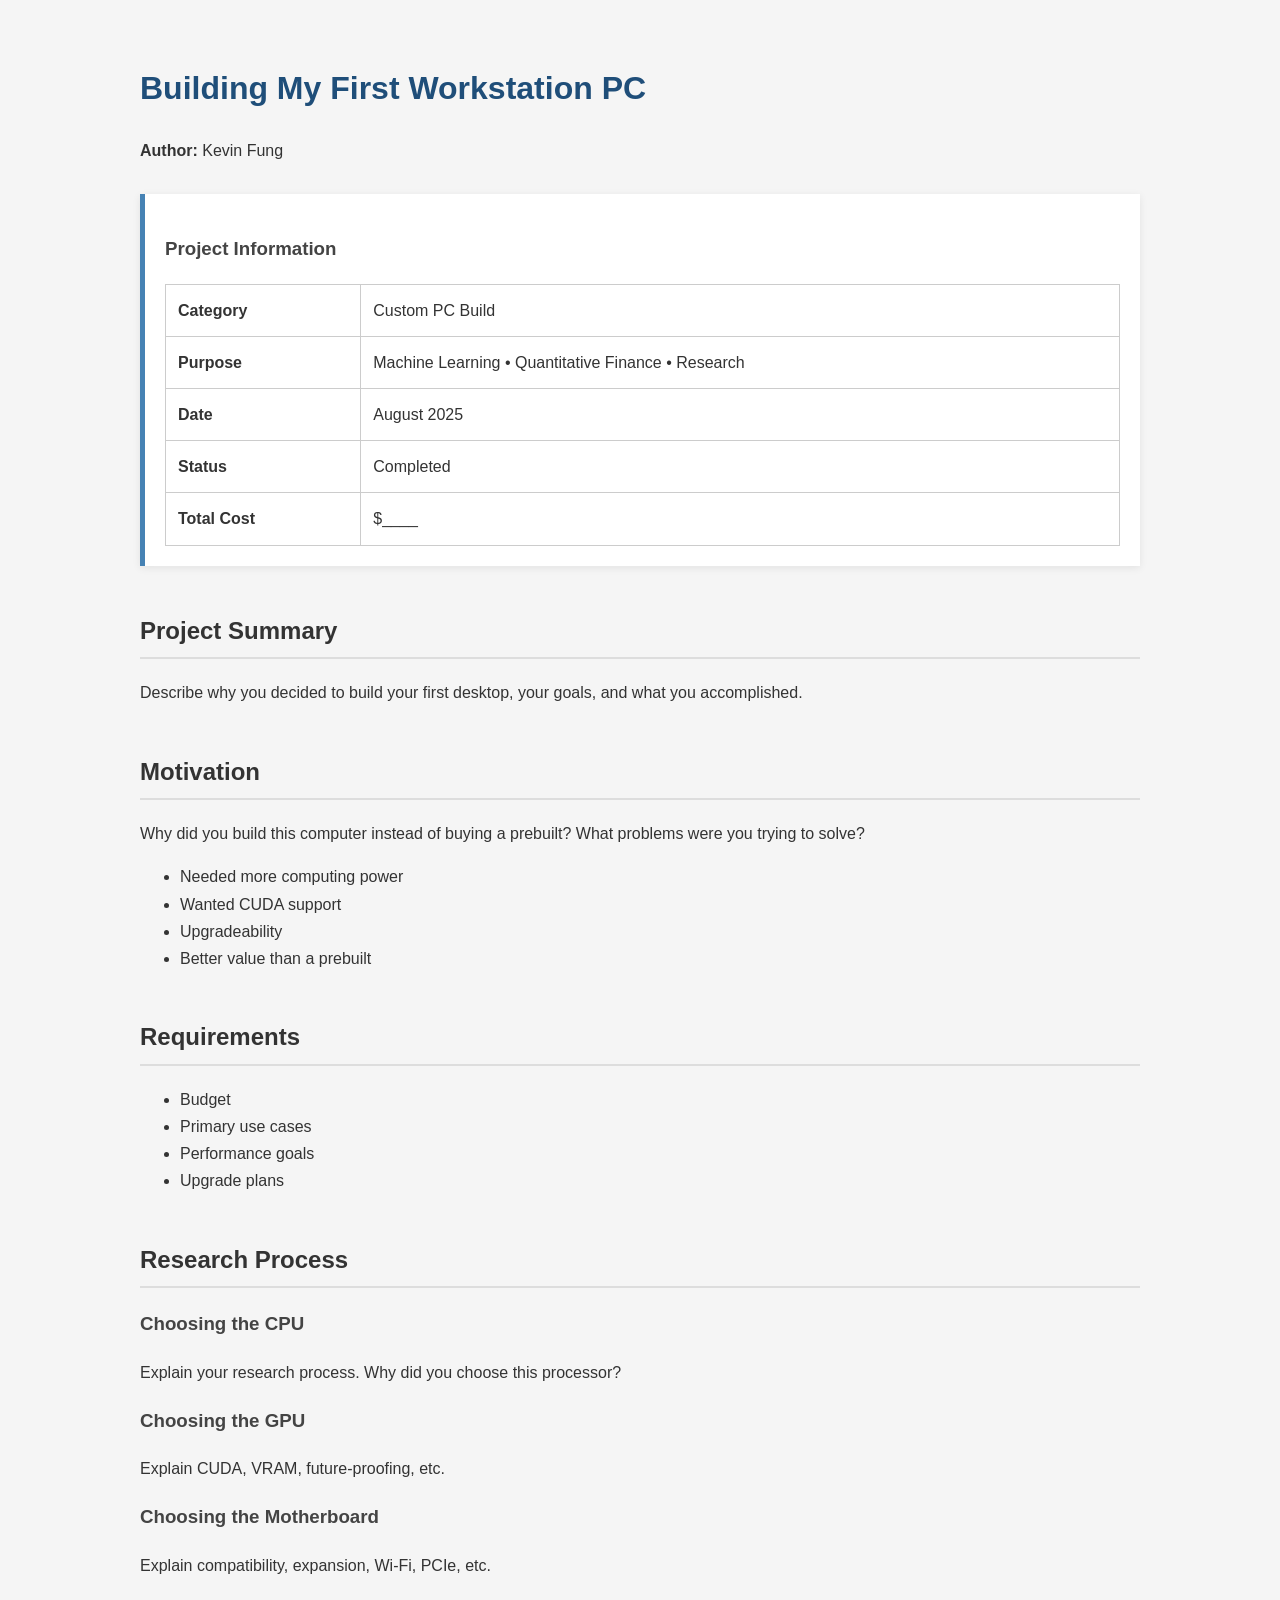
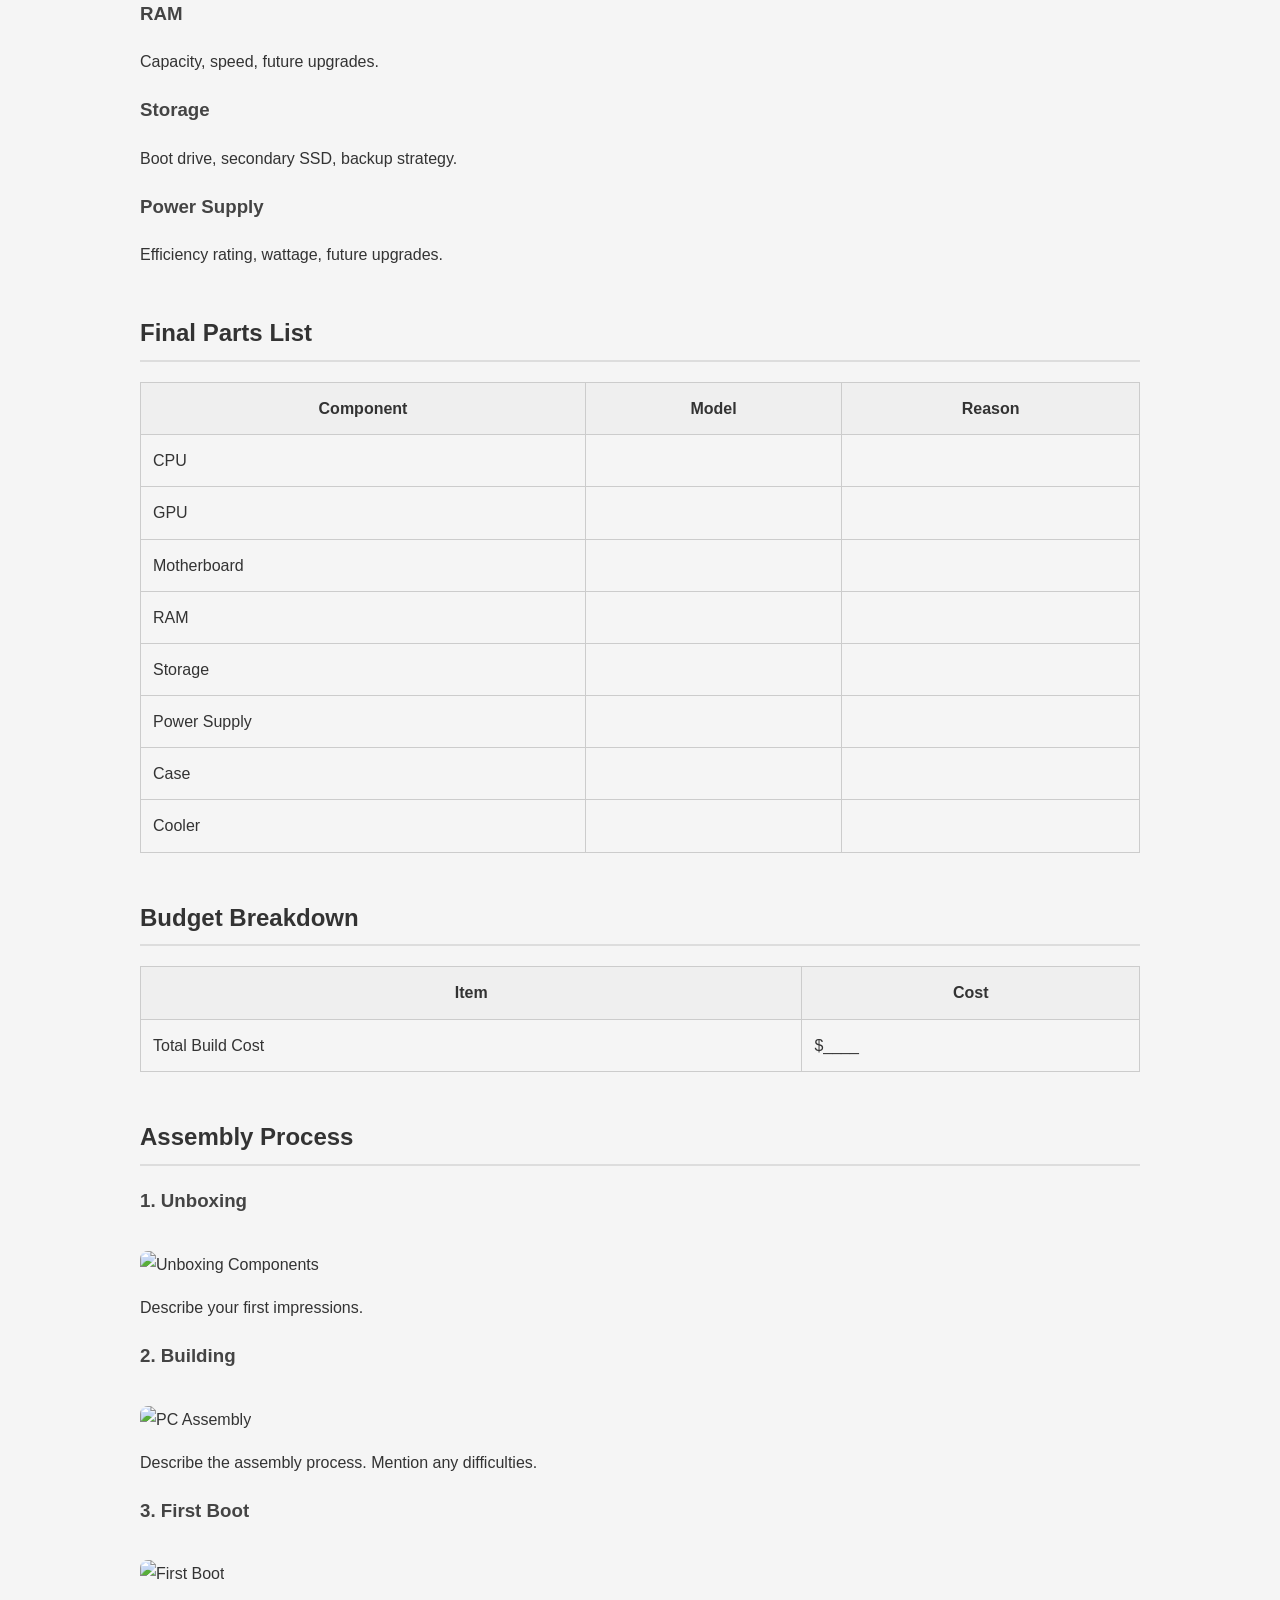
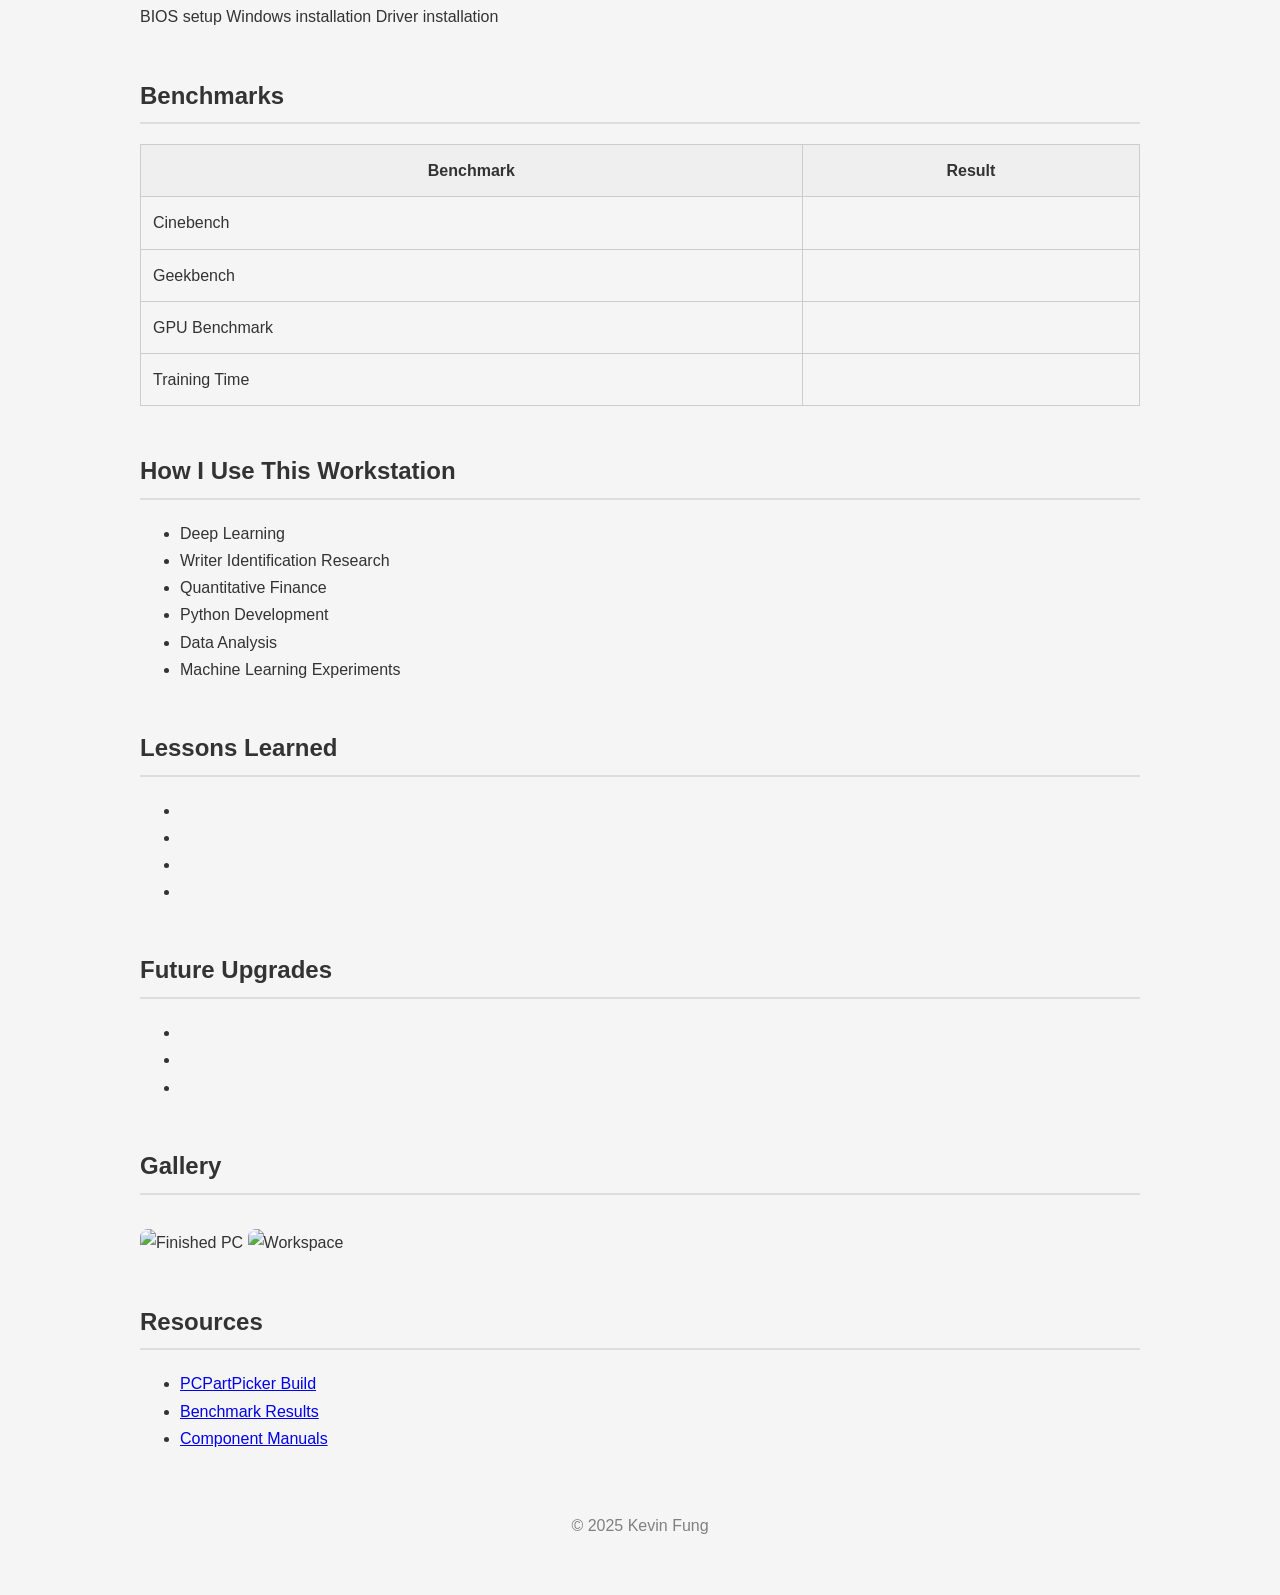
==== personal/First PC/index.html @ 17012d89 "Add index.html for custom PC build documentation This file contains the HTML structure for a persona" ====
<!DOCTYPE html>
<html lang="en">
<head>
<meta charset="UTF-8">
<meta name="viewport" content="width=device-width, initial-scale=1.0">

<title>Building My First PC | Kevin Fung</title>

<style>

body{
    font-family: Arial, Helvetica, sans-serif;
    background:#f5f5f5;
    color:#333;
    line-height:1.7;
    max-width:1000px;
    margin:auto;
    padding:40px;
}

h1{
    color:#1F4E79;
}

h2{
    margin-top:45px;
    border-bottom:2px solid #ddd;
    padding-bottom:6px;
}

h3{
    color:#444;
}

.info-box{
    background:white;
    padding:20px;
    border-left:5px solid steelblue;
    box-shadow:0 2px 8px rgba(0,0,0,.08);
    margin:30px 0;
}

table{
    width:100%;
    border-collapse:collapse;
    margin-top:15px;
}

th, td{
    border:1px solid #ccc;
    padding:12px;
}

th{
    background:#efefef;
}

img{
    width:100%;
    margin-top:15px;
    border-radius:8px;
}

footer{
    margin-top:60px;
    text-align:center;
    color:gray;
}

code{
    background:#eee;
    padding:2px 5px;
    border-radius:4px;
}

</style>

</head>

<body>

<h1>Building My First Workstation PC</h1>

<p><strong>Author:</strong> Kevin Fung</p>

<div class="info-box">

<h3>Project Information</h3>

<table>

<tr>
<td><strong>Category</strong></td>
<td>Custom PC Build</td>
</tr>

<tr>
<td><strong>Purpose</strong></td>
<td>Machine Learning • Quantitative Finance • Research</td>
</tr>

<tr>
<td><strong>Date</strong></td>
<td>August 2025</td>
</tr>

<tr>
<td><strong>Status</strong></td>
<td>Completed</td>
</tr>

<tr>
<td><strong>Total Cost</strong></td>
<td>$____</td>
</tr>

</table>

</div>

<h2>Project Summary</h2>

<p>

Describe why you decided to build your first desktop,
your goals, and what you accomplished.

</p>

<h2>Motivation</h2>

<p>

Why did you build this computer instead of buying a prebuilt?

What problems were you trying to solve?

</p>

<ul>

<li>Needed more computing power</li>
<li>Wanted CUDA support</li>
<li>Upgradeability</li>
<li>Better value than a prebuilt</li>

</ul>

<h2>Requirements</h2>

<ul>

<li>Budget</li>

<li>Primary use cases</li>

<li>Performance goals</li>

<li>Upgrade plans</li>

</ul>

<h2>Research Process</h2>

<h3>Choosing the CPU</h3>

<p>

Explain your research process.

Why did you choose this processor?

</p>

<h3>Choosing the GPU</h3>

<p>

Explain CUDA, VRAM,
future-proofing, etc.

</p>

<h3>Choosing the Motherboard</h3>

<p>

Explain compatibility,
expansion,
Wi-Fi,
PCIe,
etc.

</p>

<h3>RAM</h3>

<p>

Capacity, speed,
future upgrades.

</p>

<h3>Storage</h3>

<p>

Boot drive,
secondary SSD,
backup strategy.

</p>

<h3>Power Supply</h3>

<p>

Efficiency rating,
wattage,
future upgrades.

</p>

<h2>Final Parts List</h2>

<table>

<tr>

<th>Component</th>

<th>Model</th>

<th>Reason</th>

</tr>

<tr>

<td>CPU</td>

<td></td>

<td></td>

</tr>

<tr>

<td>GPU</td>

<td></td>

<td></td>

</tr>

<tr>

<td>Motherboard</td>

<td></td>

<td></td>

</tr>

<tr>

<td>RAM</td>

<td></td>

<td></td>

</tr>

<tr>

<td>Storage</td>

<td></td>

<td></td>

</tr>

<tr>

<td>Power Supply</td>

<td></td>

<td></td>

</tr>

<tr>

<td>Case</td>

<td></td>

<td></td>

</tr>

<tr>

<td>Cooler</td>

<td></td>

<td></td>

</tr>

</table>

<h2>Budget Breakdown</h2>

<table>

<tr>

<th>Item</th>

<th>Cost</th>

</tr>

<tr>

<td>Total Build Cost</td>

<td>$____</td>

</tr>

</table>

<h2>Assembly Process</h2>

<h3>1. Unboxing</h3>

<img src="images/unboxing.jpg" alt="Unboxing Components">

<p>

Describe your first impressions.

</p>

<h3>2. Building</h3>

<img src="images/build.jpg" alt="PC Assembly">

<p>

Describe the assembly process.

Mention any difficulties.

</p>

<h3>3. First Boot</h3>

<img src="images/firstboot.jpg" alt="First Boot">

<p>

BIOS setup

Windows installation

Driver installation

</p>

<h2>Benchmarks</h2>

<table>

<tr>

<th>Benchmark</th>

<th>Result</th>

</tr>

<tr>

<td>Cinebench</td>

<td></td>

</tr>

<tr>

<td>Geekbench</td>

<td></td>

</tr>

<tr>

<td>GPU Benchmark</td>

<td></td>

</tr>

<tr>

<td>Training Time</td>

<td></td>

</tr>

</table>

<h2>How I Use This Workstation</h2>

<ul>

<li>Deep Learning</li>

<li>Writer Identification Research</li>

<li>Quantitative Finance</li>

<li>Python Development</li>

<li>Data Analysis</li>

<li>Machine Learning Experiments</li>

</ul>

<h2>Lessons Learned</h2>

<ul>

<li></li>

<li></li>

<li></li>

<li></li>

</ul>

<h2>Future Upgrades</h2>

<ul>

<li></li>

<li></li>

<li></li>

</ul>

<h2>Gallery</h2>

<img src="images/finalbuild.jpg" alt="Finished PC">

<img src="images/setup.jpg" alt="Workspace">

<h2>Resources</h2>

<ul>

<li><a href="#">PCPartPicker Build</a></li>

<li><a href="#">Benchmark Results</a></li>

<li><a href="#">Component Manuals</a></li>

</ul>

<footer>

<p>© 2025 Kevin Fung</p>

</footer>

</body>
</html>
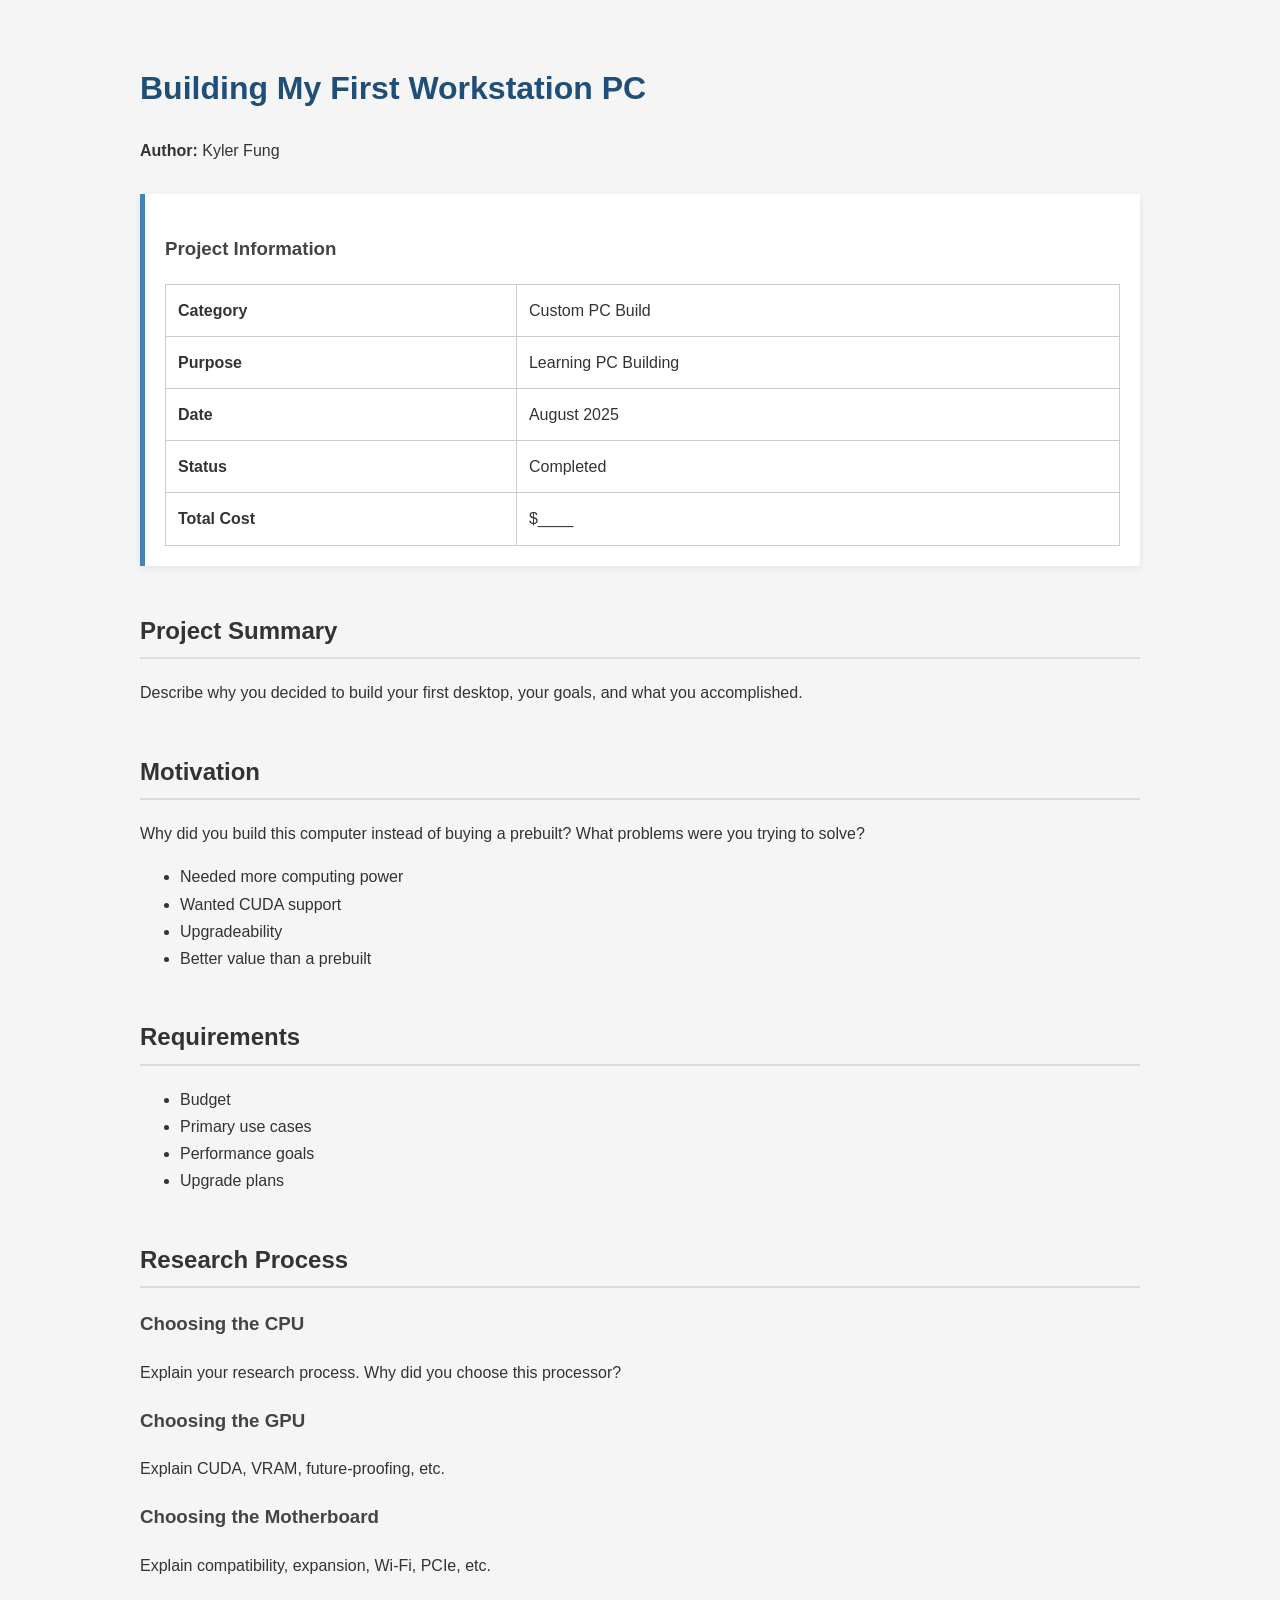
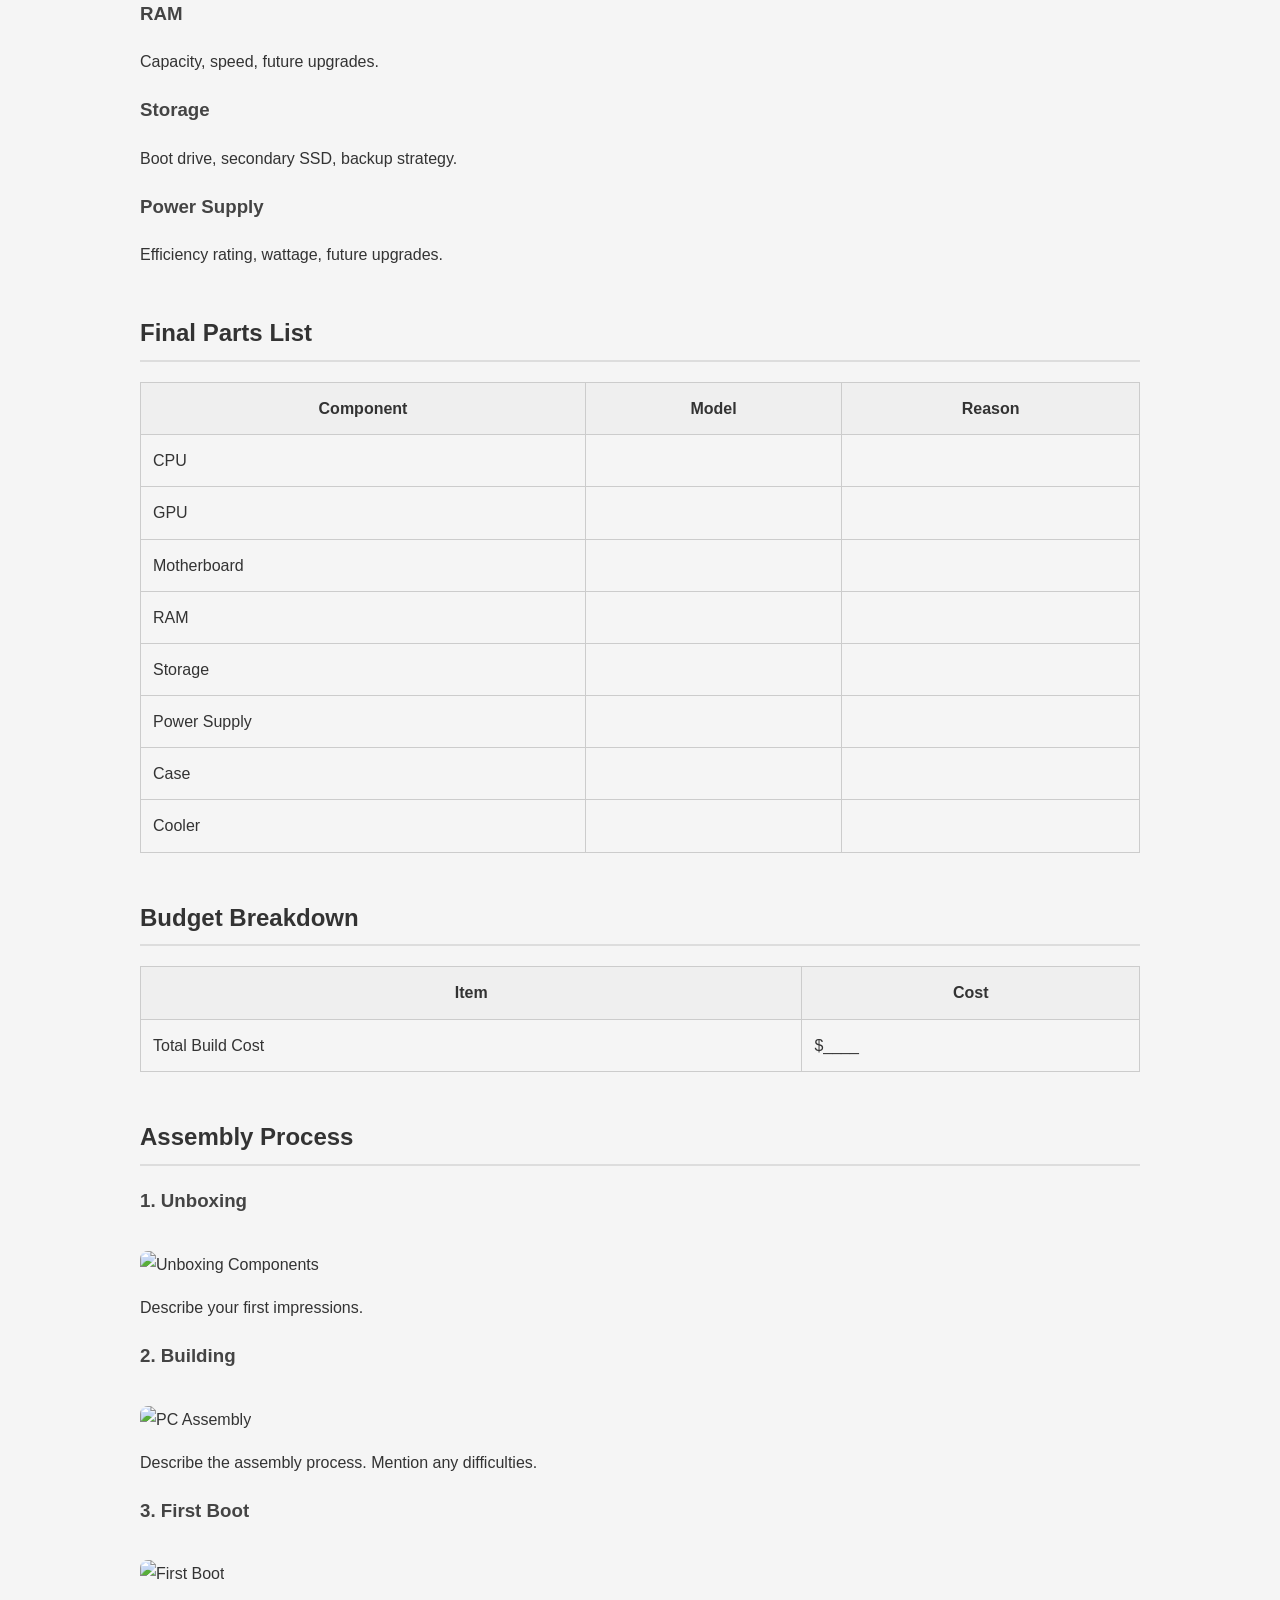
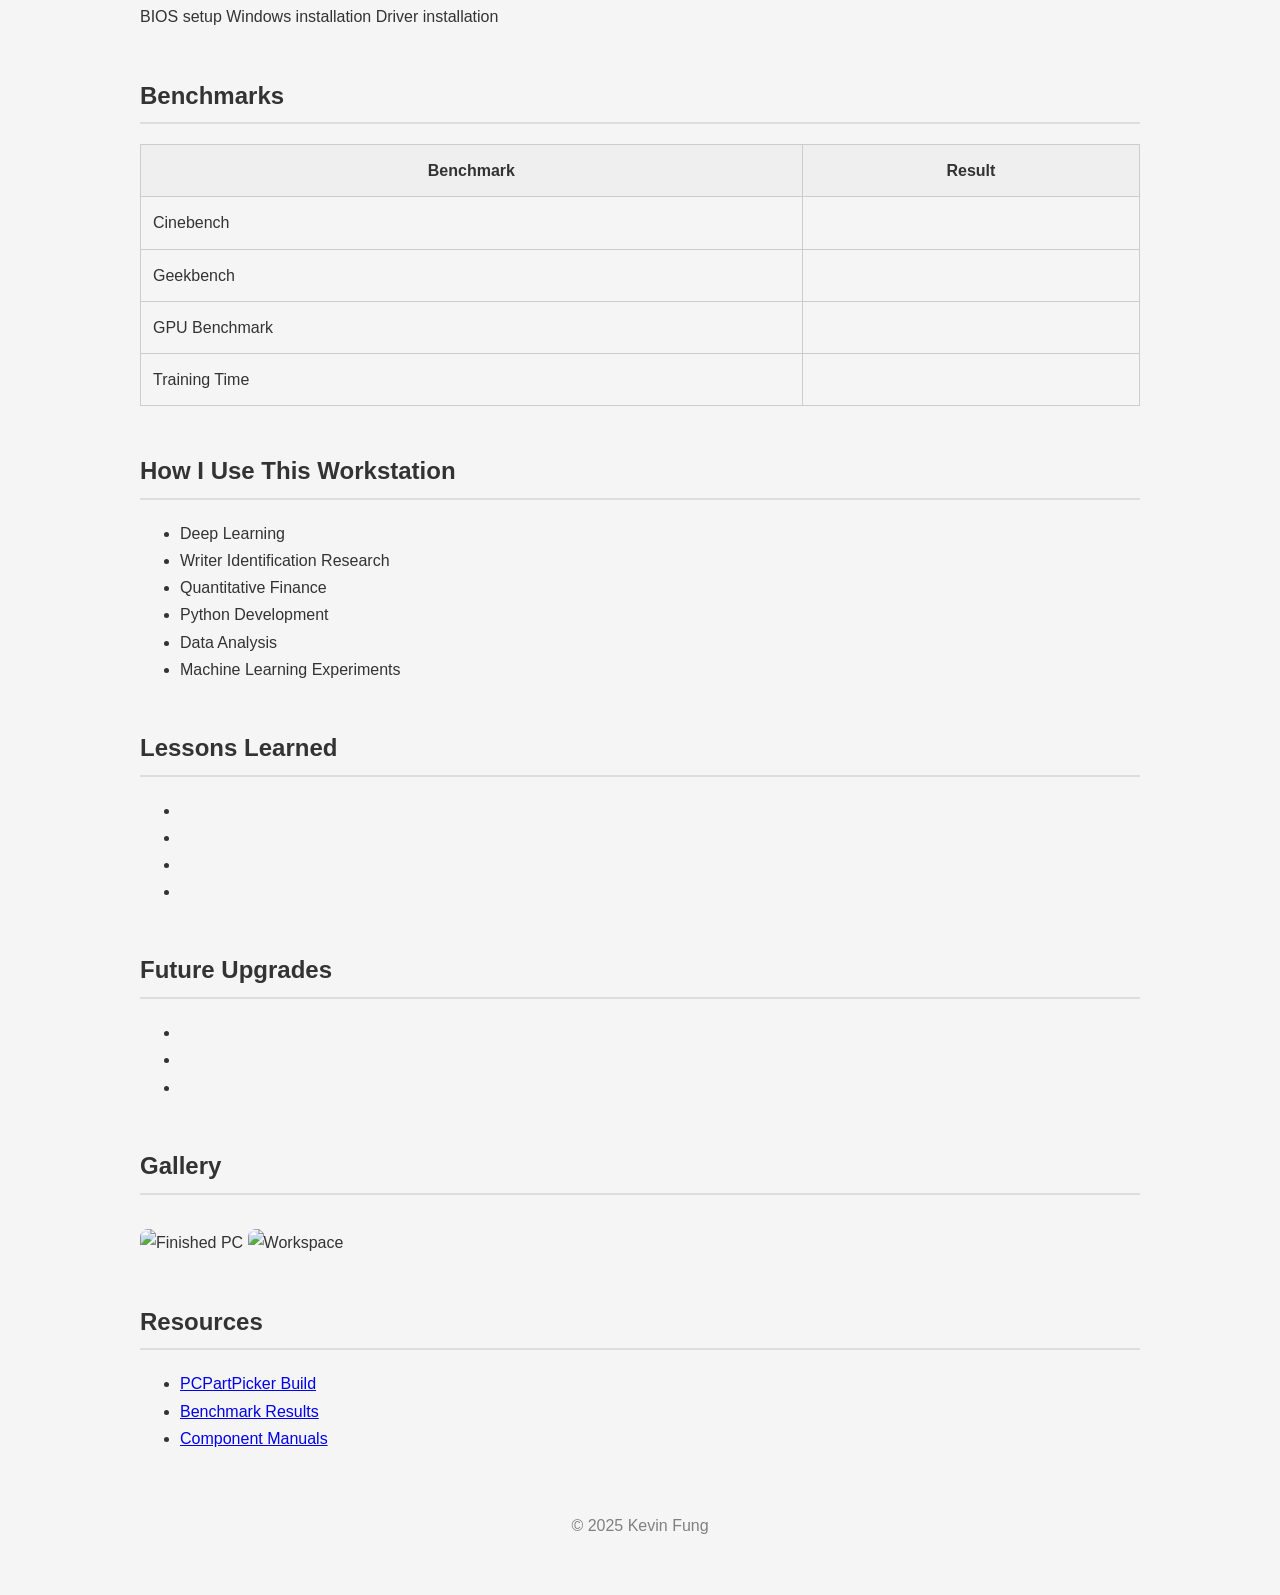
==== commit 622fbb85: "Update author name and project purpose in index.html" ====
--- a/personal/First PC/index.html
+++ b/personal/First PC/index.html
@@ -4,7 +4,7 @@
 <meta charset="UTF-8">
 <meta name="viewport" content="width=device-width, initial-scale=1.0">
 
-<title>Building My First PC | Kevin Fung</title>
+<title>Building My First PC | Kyler Fung</title>
 
 <style>
 
@@ -81,7 +81,7 @@
 
 <h1>Building My First Workstation PC</h1>
 
-<p><strong>Author:</strong> Kevin Fung</p>
+<p><strong>Author:</strong> Kyler Fung</p>
 
 <div class="info-box">
 
@@ -96,7 +96,7 @@
 
 <tr>
 <td><strong>Purpose</strong></td>
-<td>Machine Learning • Quantitative Finance • Research</td>
+<td>Learning PC Building</td>
 </tr>
 
 <tr>
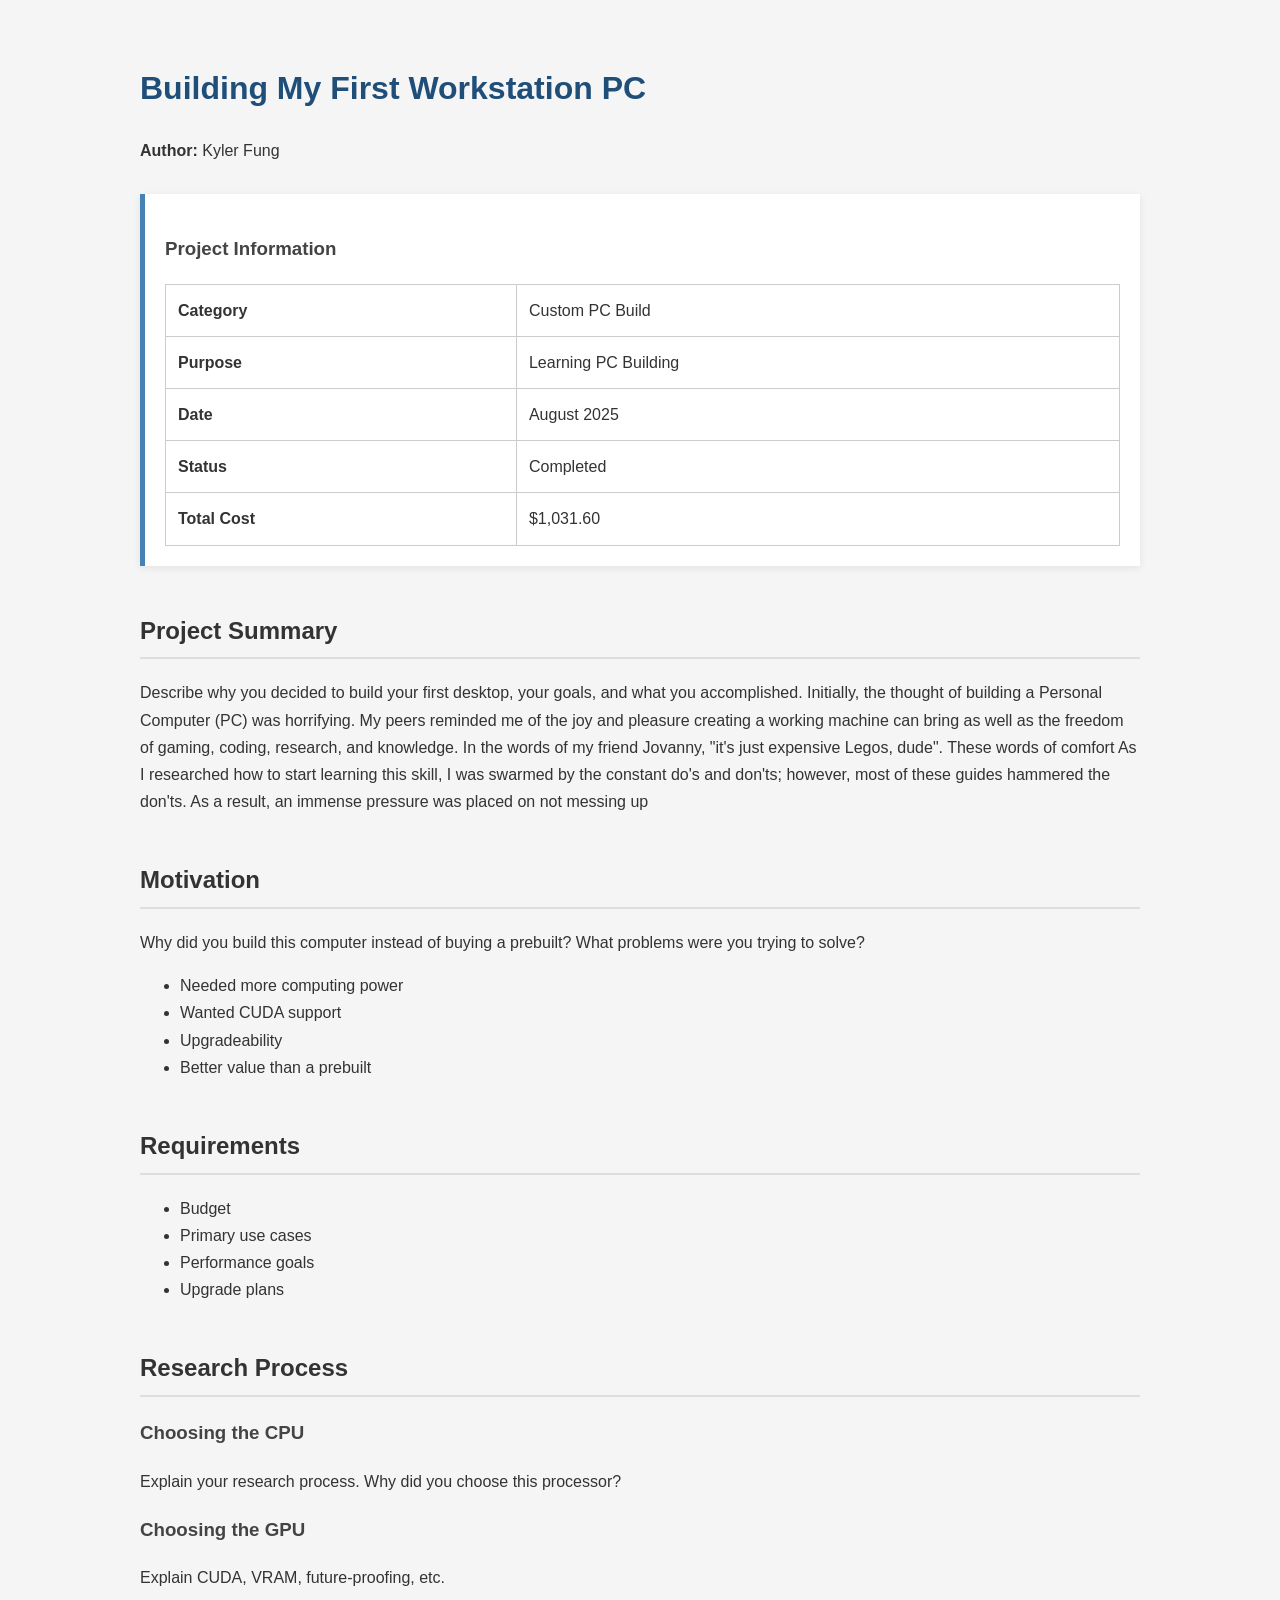
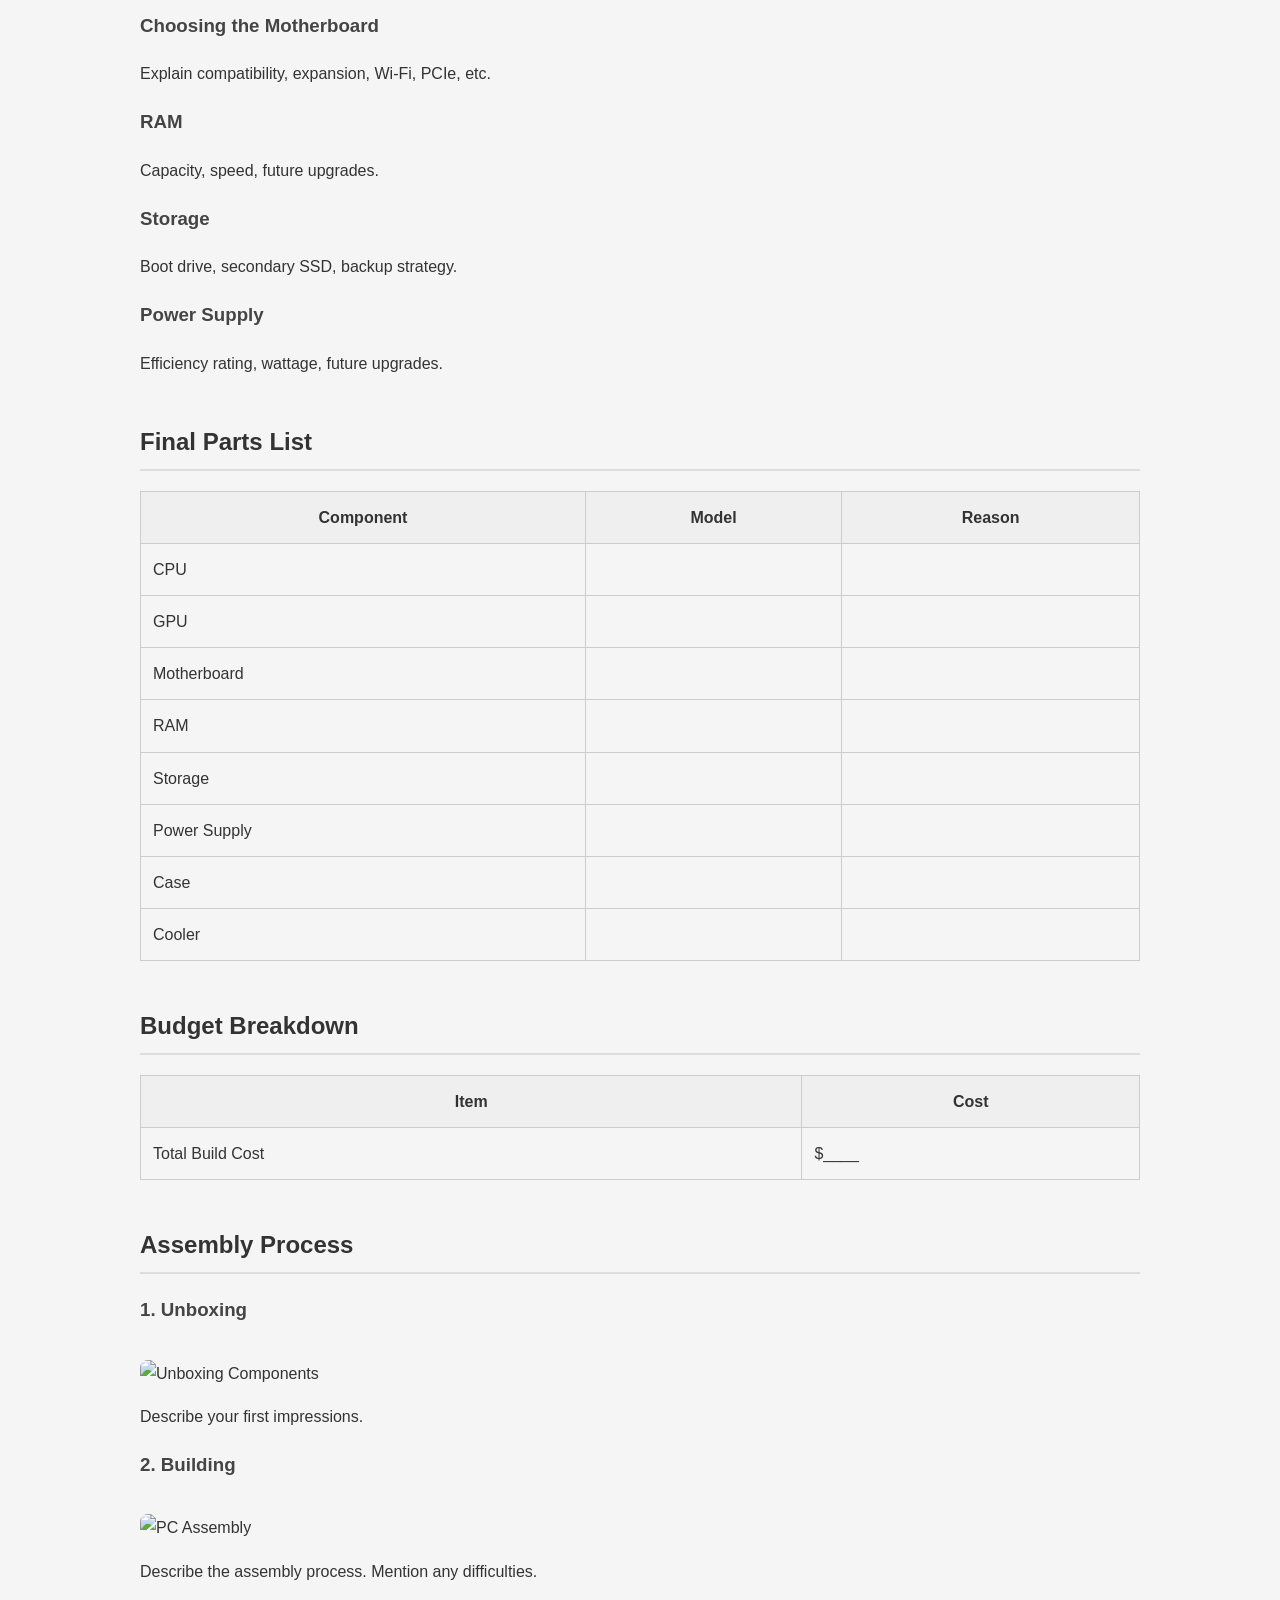
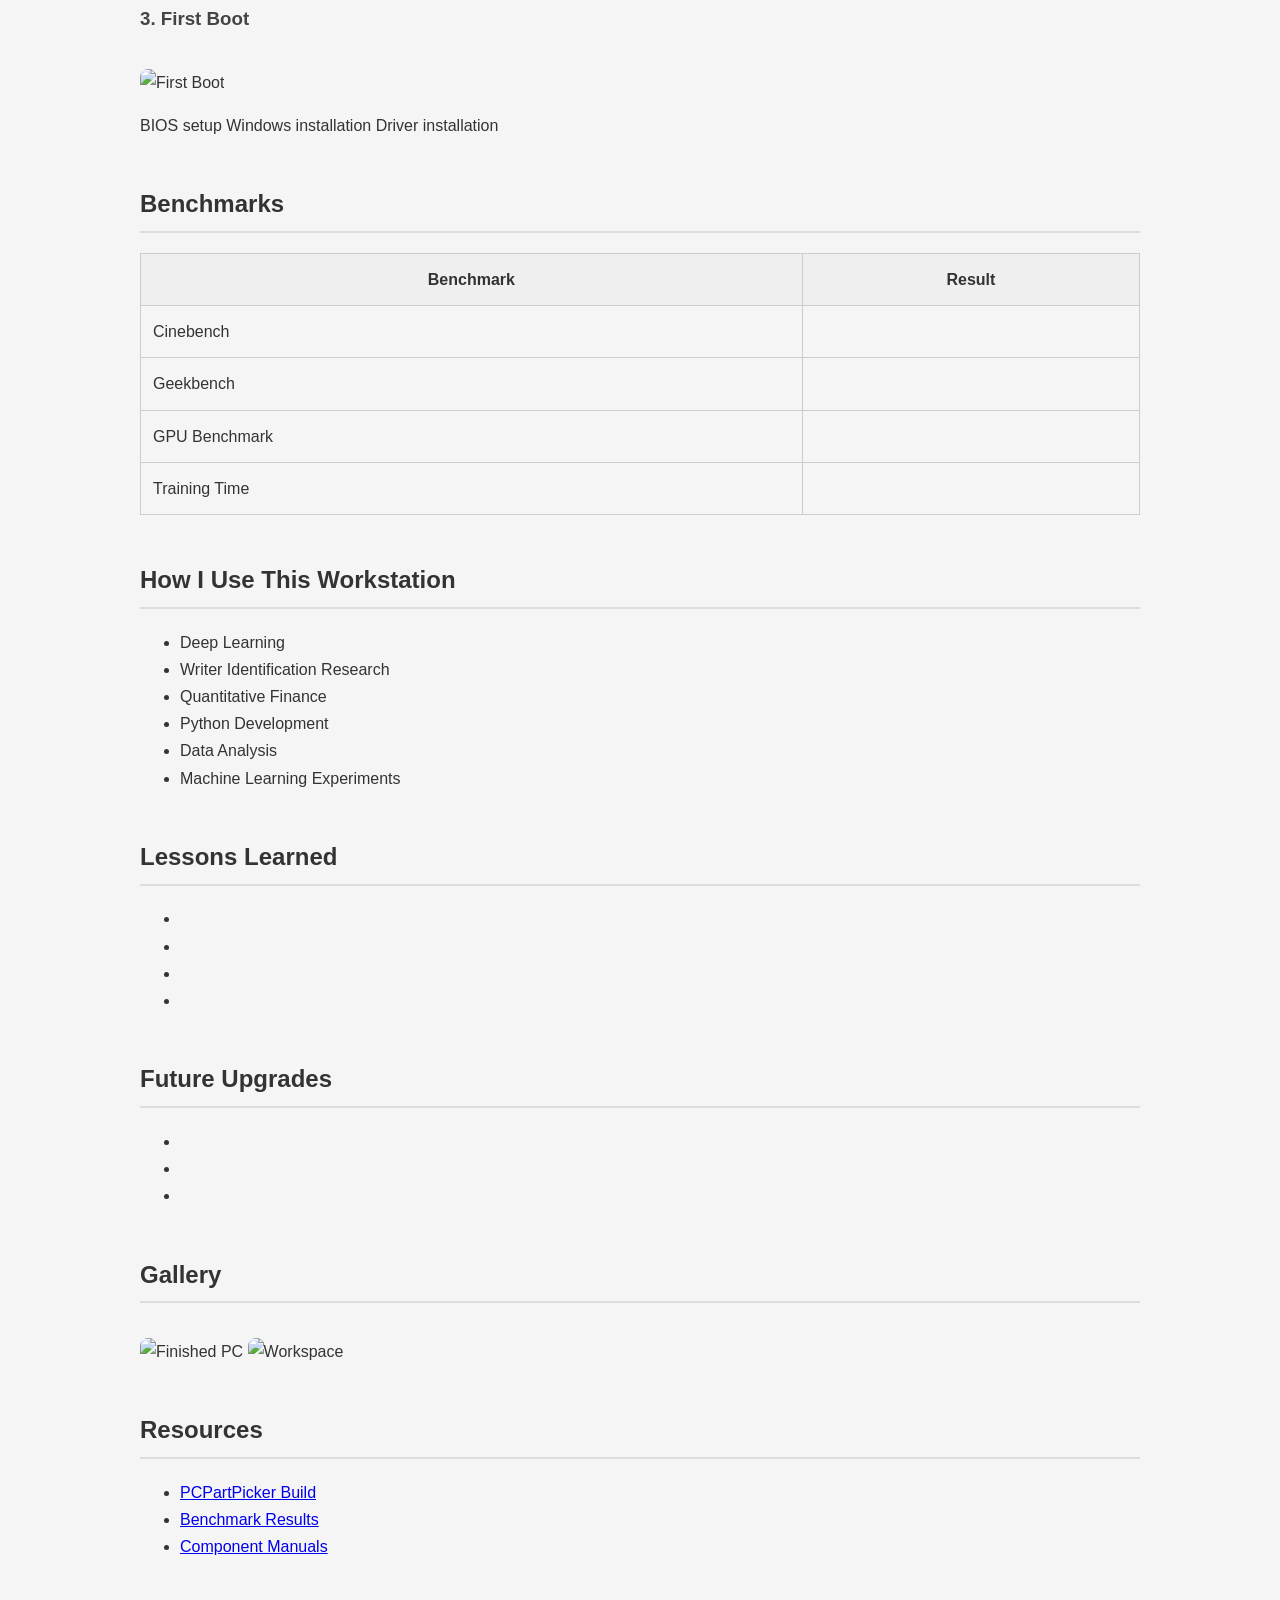
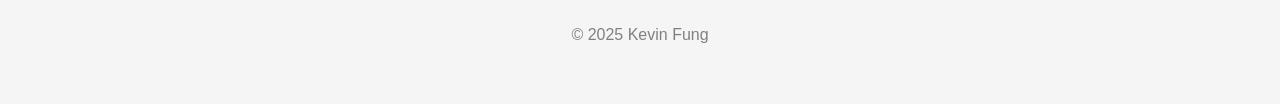
==== commit 48e31d27: "Update total cost and add personal reflection Updated total cost and added personal reflection on bu" ====
--- a/personal/First PC/index.html
+++ b/personal/First PC/index.html
@@ -111,7 +111,7 @@
 
 <tr>
 <td><strong>Total Cost</strong></td>
-<td>$____</td>
+<td>$1,031.60</td>
 </tr>
 
 </table>
@@ -124,6 +124,13 @@
 
 Describe why you decided to build your first desktop,
 your goals, and what you accomplished.
+
+    Initially, the thought of building a Personal Computer (PC) was horrifying.
+    My peers reminded me of the joy and pleasure creating a working machine can bring as well as the freedom of gaming, coding, research, and knowledge.
+    In the words of my friend Jovanny, "it's just expensive Legos, dude".
+    These words of comfort 
+    As I researched how to start learning this skill, I was swarmed by the constant do's and don'ts; however, most of these guides hammered the don'ts.
+    As a result, an immense pressure was placed on not messing up 
 
 </p>
 
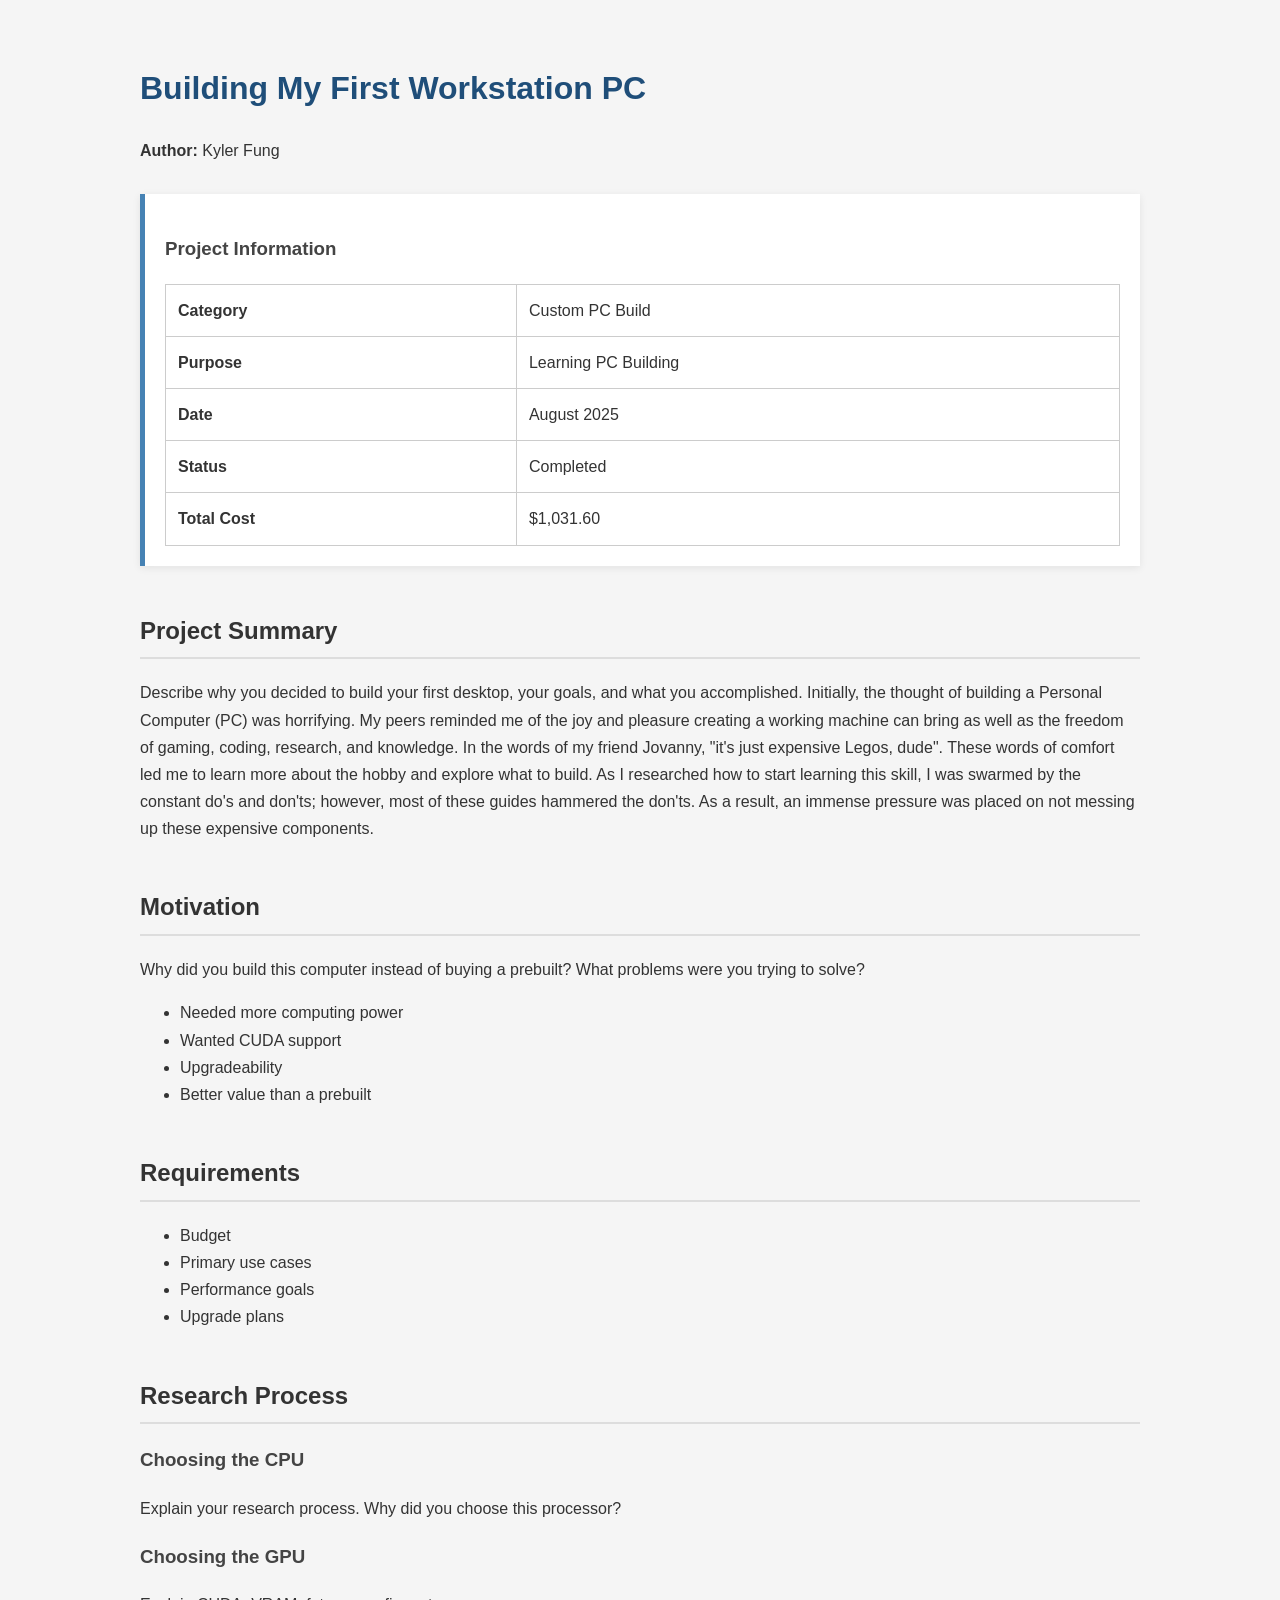
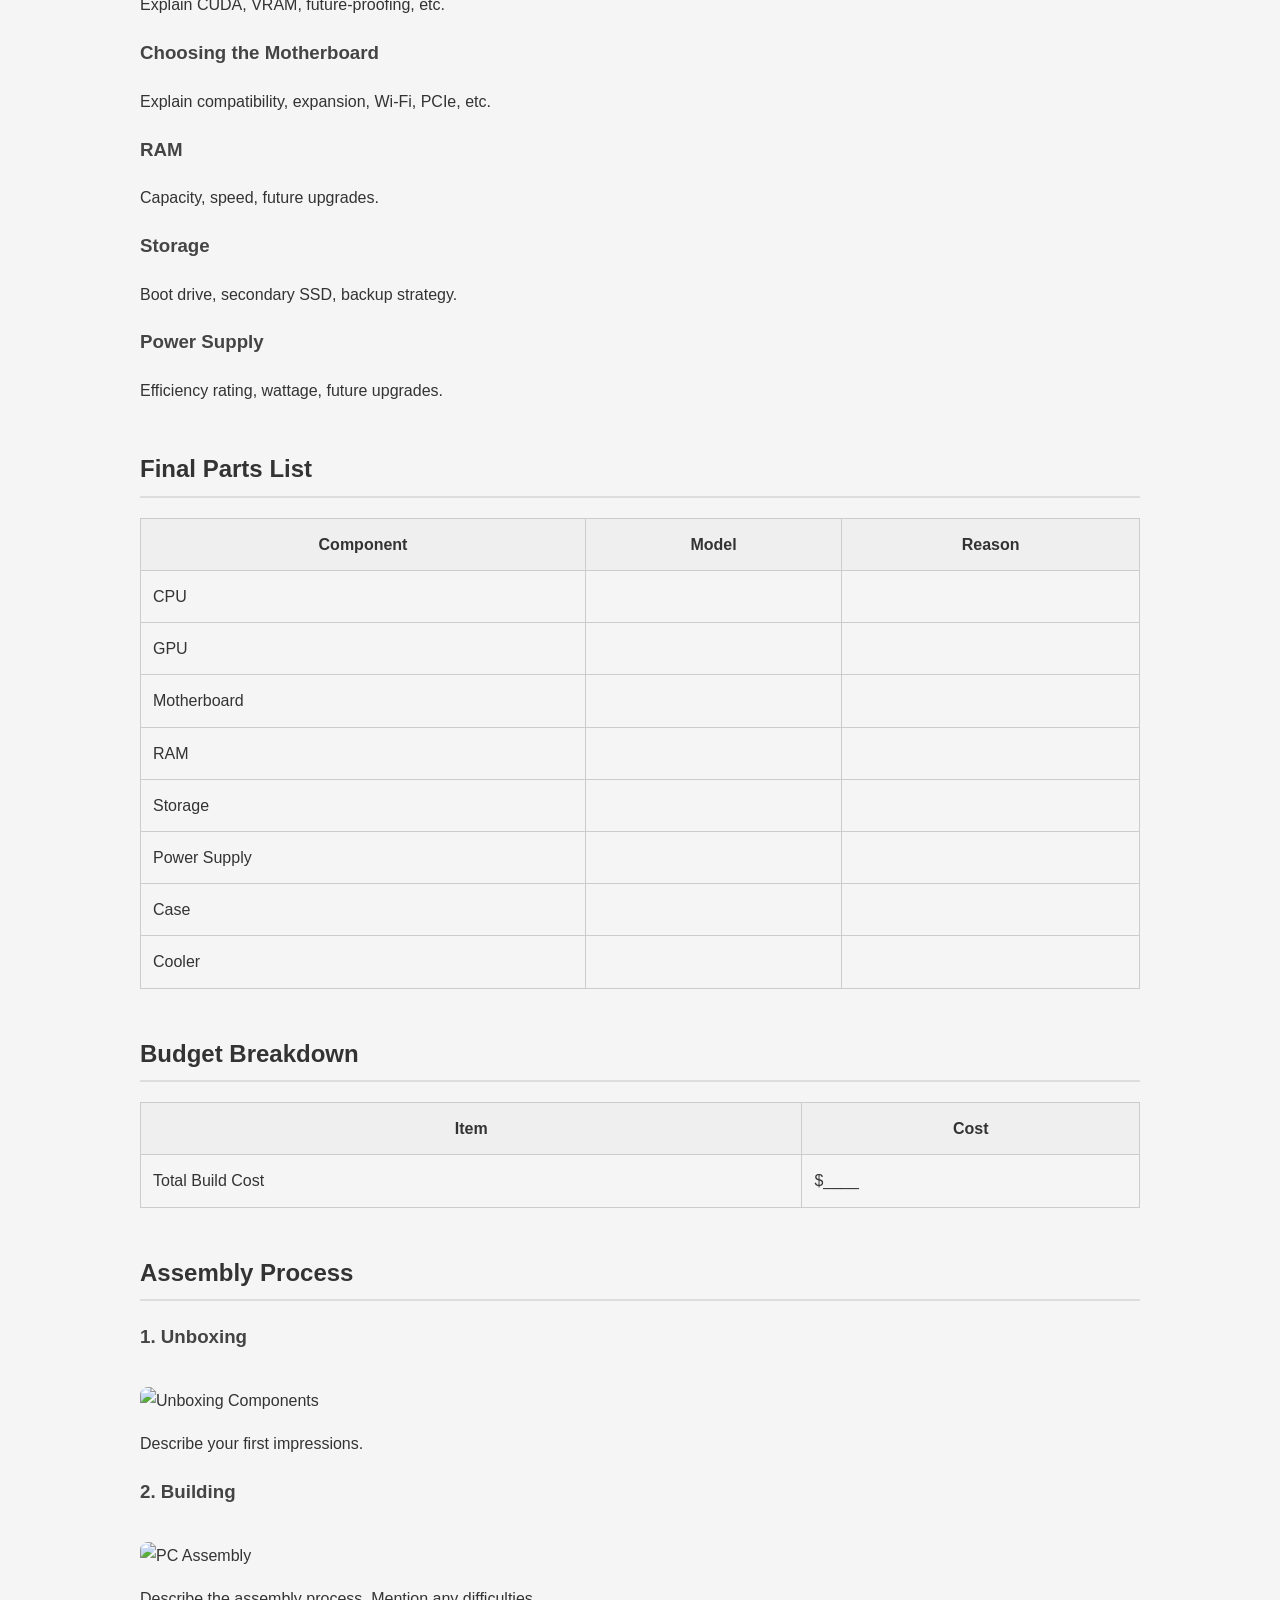
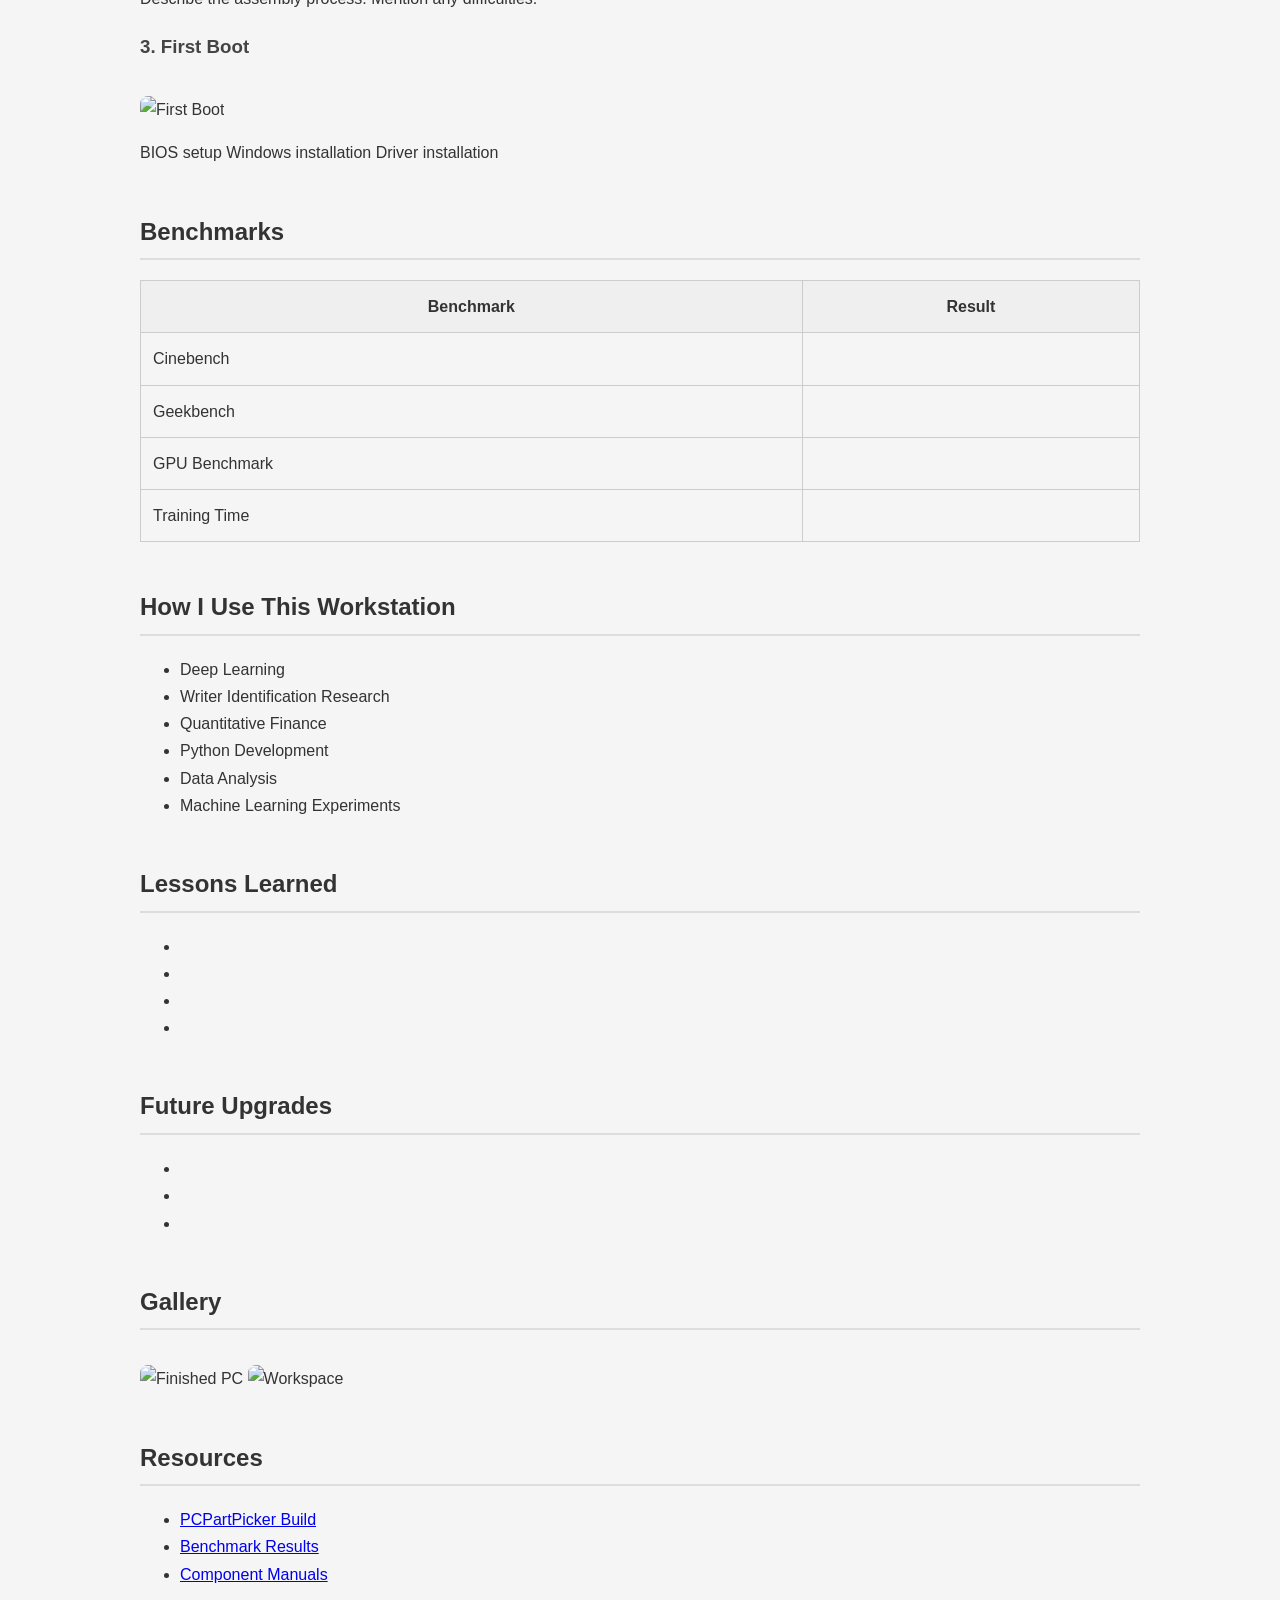
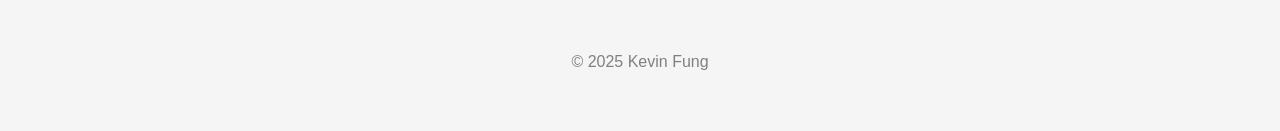
==== commit 27278119: "Update index.html" ====
--- a/personal/First PC/index.html
+++ b/personal/First PC/index.html
@@ -128,9 +128,9 @@
     Initially, the thought of building a Personal Computer (PC) was horrifying.
     My peers reminded me of the joy and pleasure creating a working machine can bring as well as the freedom of gaming, coding, research, and knowledge.
     In the words of my friend Jovanny, "it's just expensive Legos, dude".
-    These words of comfort 
+    These words of comfort led me to learn more about the hobby and explore what to build.
     As I researched how to start learning this skill, I was swarmed by the constant do's and don'ts; however, most of these guides hammered the don'ts.
-    As a result, an immense pressure was placed on not messing up 
+    As a result, an immense pressure was placed on not messing up these expensive components.
 
 </p>
 
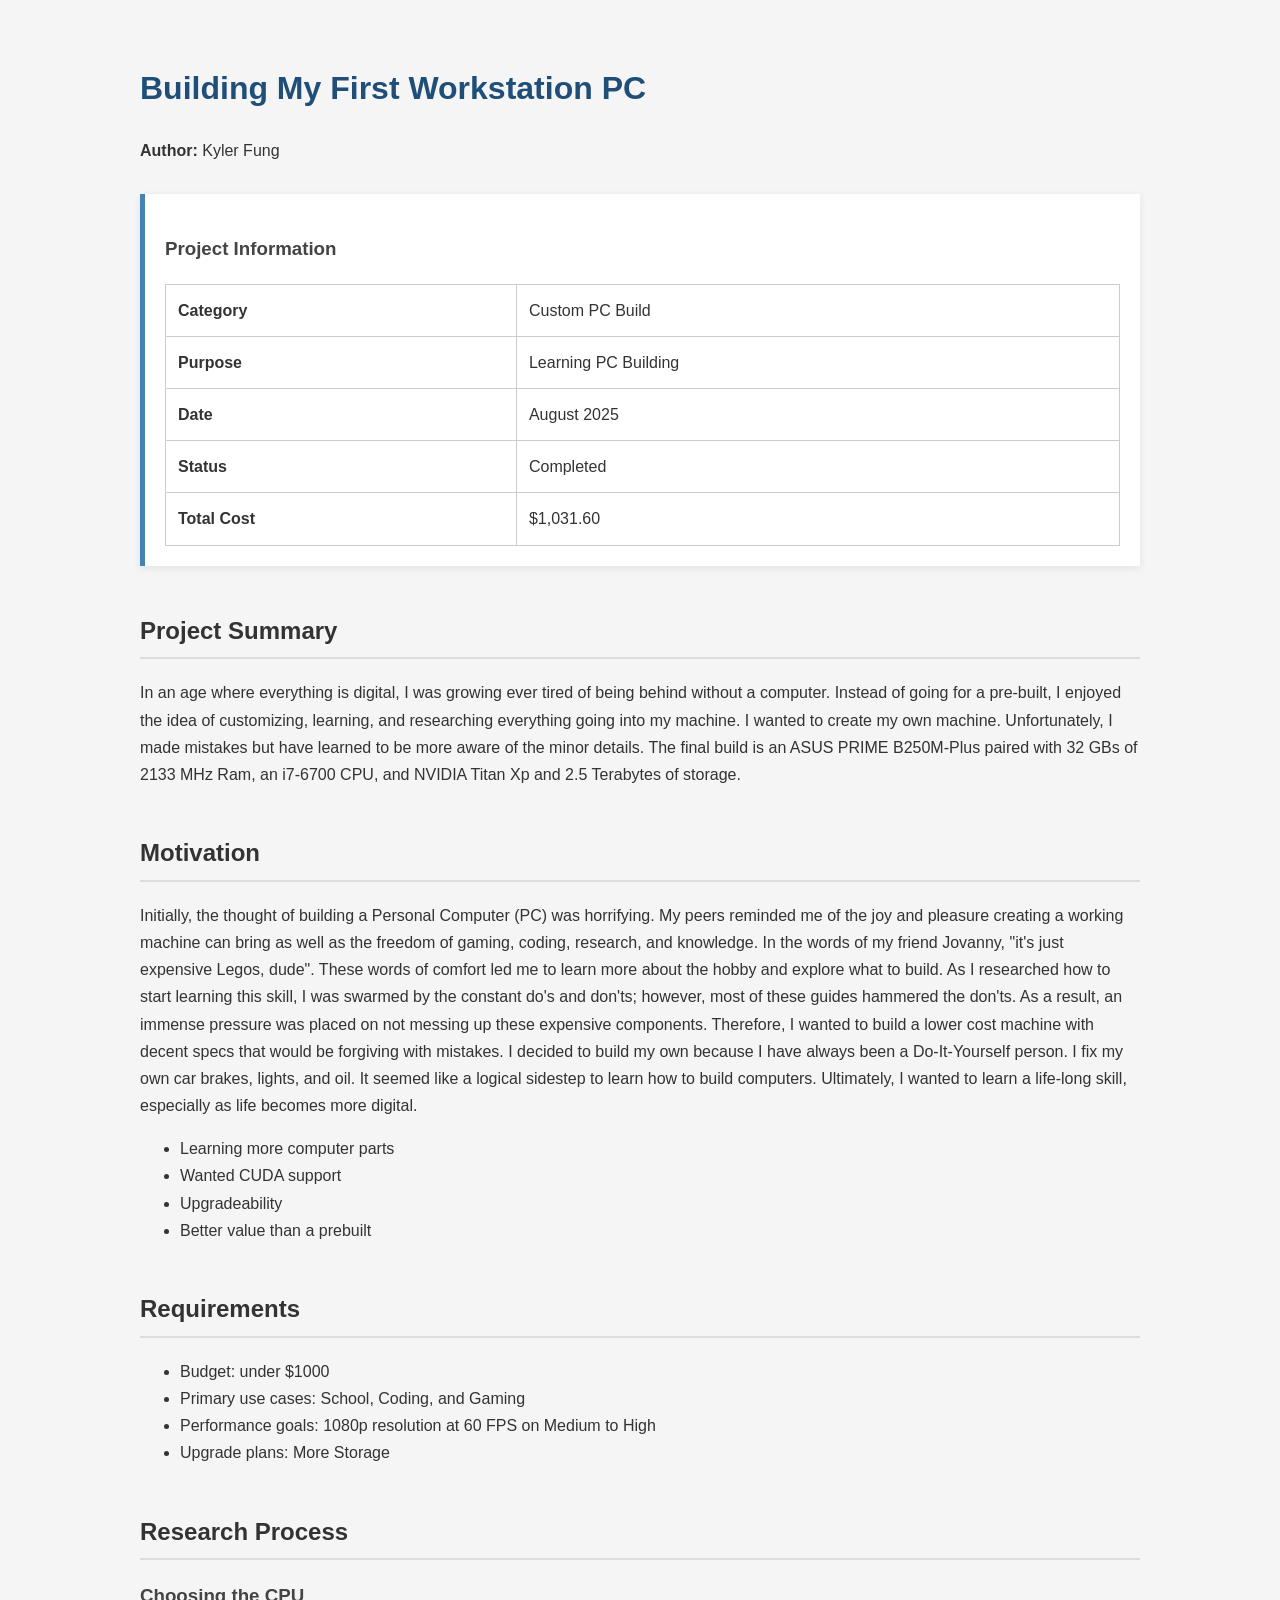
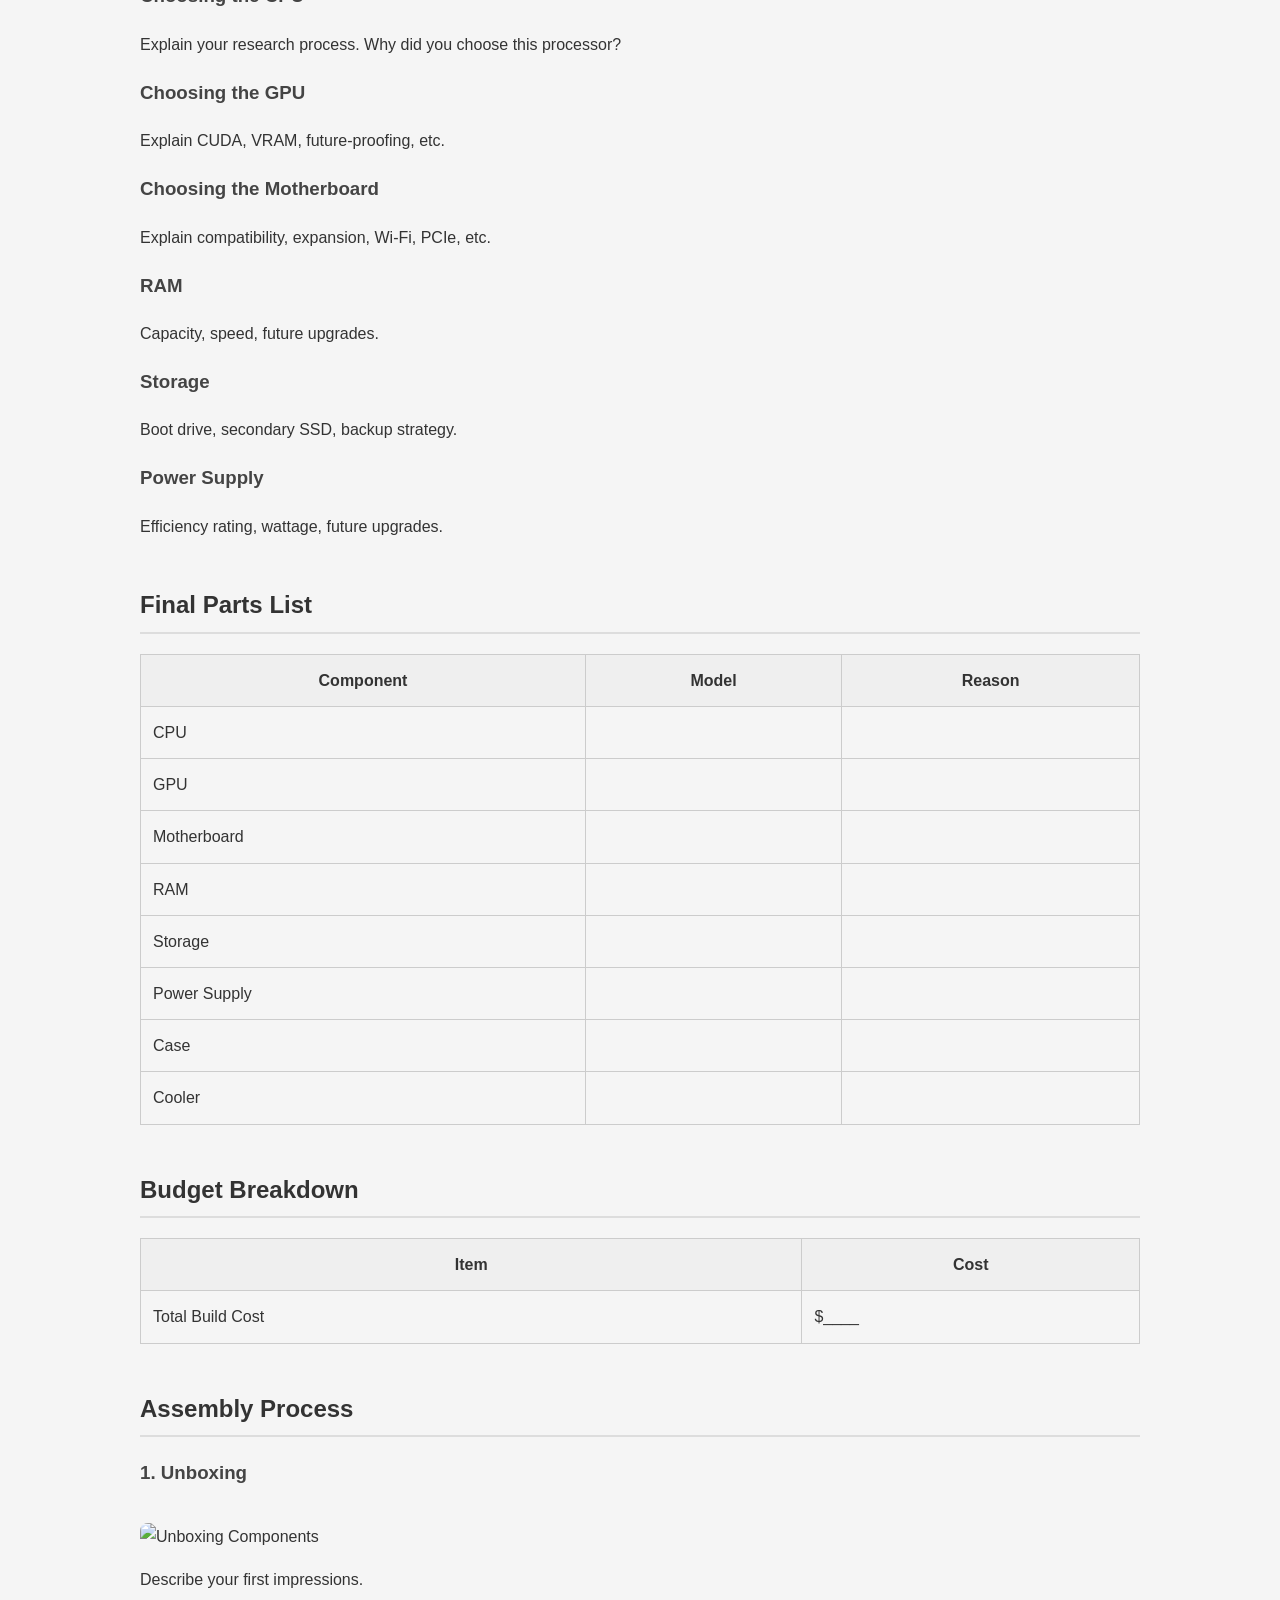
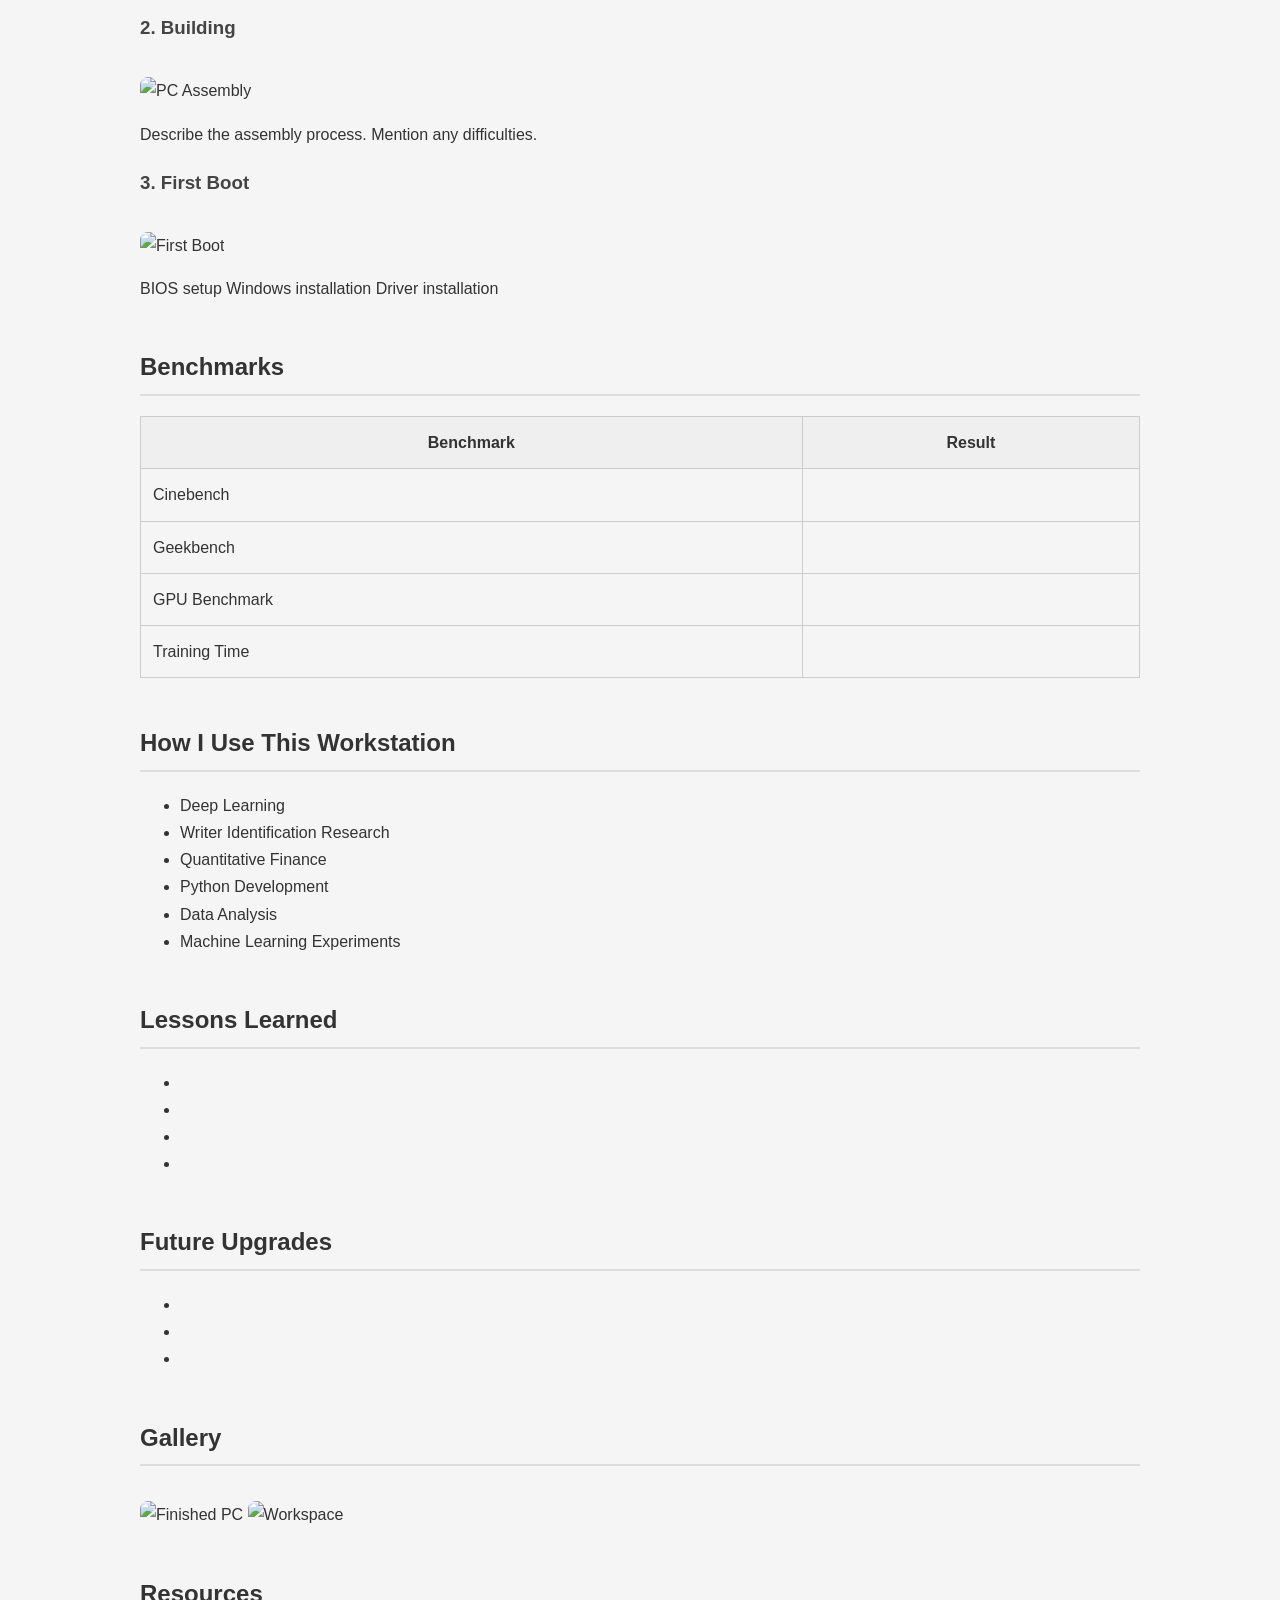
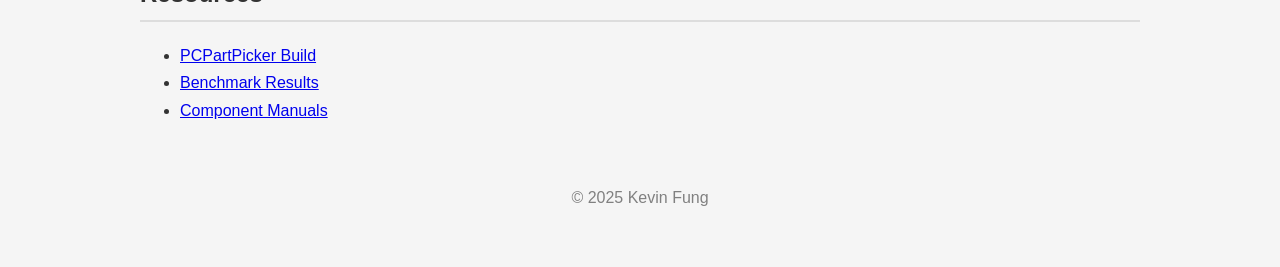
==== commit dc86e921: "Update index.html" ====
--- a/personal/First PC/index.html
+++ b/personal/First PC/index.html
@@ -121,32 +121,32 @@
 <h2>Project Summary</h2>
 
 <p>
-
-Describe why you decided to build your first desktop,
-your goals, and what you accomplished.
-
+    In an age where everything is digital, I was growing ever tired of being behind without a computer.
+    Instead of going for a pre-built, I enjoyed the idea of customizing, learning, and researching everything going into my machine.
+    I wanted to create my own machine.
+    Unfortunately, I made mistakes but have learned to be more aware of the minor details.
+    The final build is an ASUS PRIME B250M-Plus paired with 32 GBs of 2133 MHz Ram, an i7-6700 CPU, and NVIDIA Titan Xp and 2.5 Terabytes of storage.
+</p>
+
+<h2>Motivation</h2>
+
+<p>
     Initially, the thought of building a Personal Computer (PC) was horrifying.
     My peers reminded me of the joy and pleasure creating a working machine can bring as well as the freedom of gaming, coding, research, and knowledge.
     In the words of my friend Jovanny, "it's just expensive Legos, dude".
     These words of comfort led me to learn more about the hobby and explore what to build.
     As I researched how to start learning this skill, I was swarmed by the constant do's and don'ts; however, most of these guides hammered the don'ts.
     As a result, an immense pressure was placed on not messing up these expensive components.
-
-</p>
-
-<h2>Motivation</h2>
-
-<p>
-
-Why did you build this computer instead of buying a prebuilt?
-
-What problems were you trying to solve?
-
+    Therefore, I wanted to build a lower cost machine with decent specs that would be forgiving with mistakes.
+    I decided to build my own because I have always been a Do-It-Yourself person.
+    I fix my own car brakes, lights, and oil.
+    It seemed like a logical sidestep to learn how to build computers.
+    Ultimately, I wanted to learn a life-long skill, especially as life becomes more digital.
 </p>
 
 <ul>
 
-<li>Needed more computing power</li>
+<li>Learning more computer parts</li>
 <li>Wanted CUDA support</li>
 <li>Upgradeability</li>
 <li>Better value than a prebuilt</li>
@@ -157,13 +157,13 @@
 
 <ul>
 
-<li>Budget</li>
-
-<li>Primary use cases</li>
-
-<li>Performance goals</li>
-
-<li>Upgrade plans</li>
+<li>Budget: under $1000</li>
+
+<li>Primary use cases: School, Coding, and Gaming</li>
+
+<li>Performance goals: 1080p resolution at 60 FPS on Medium to High</li>
+
+<li>Upgrade plans: More Storage</li>
 
 </ul>
 
